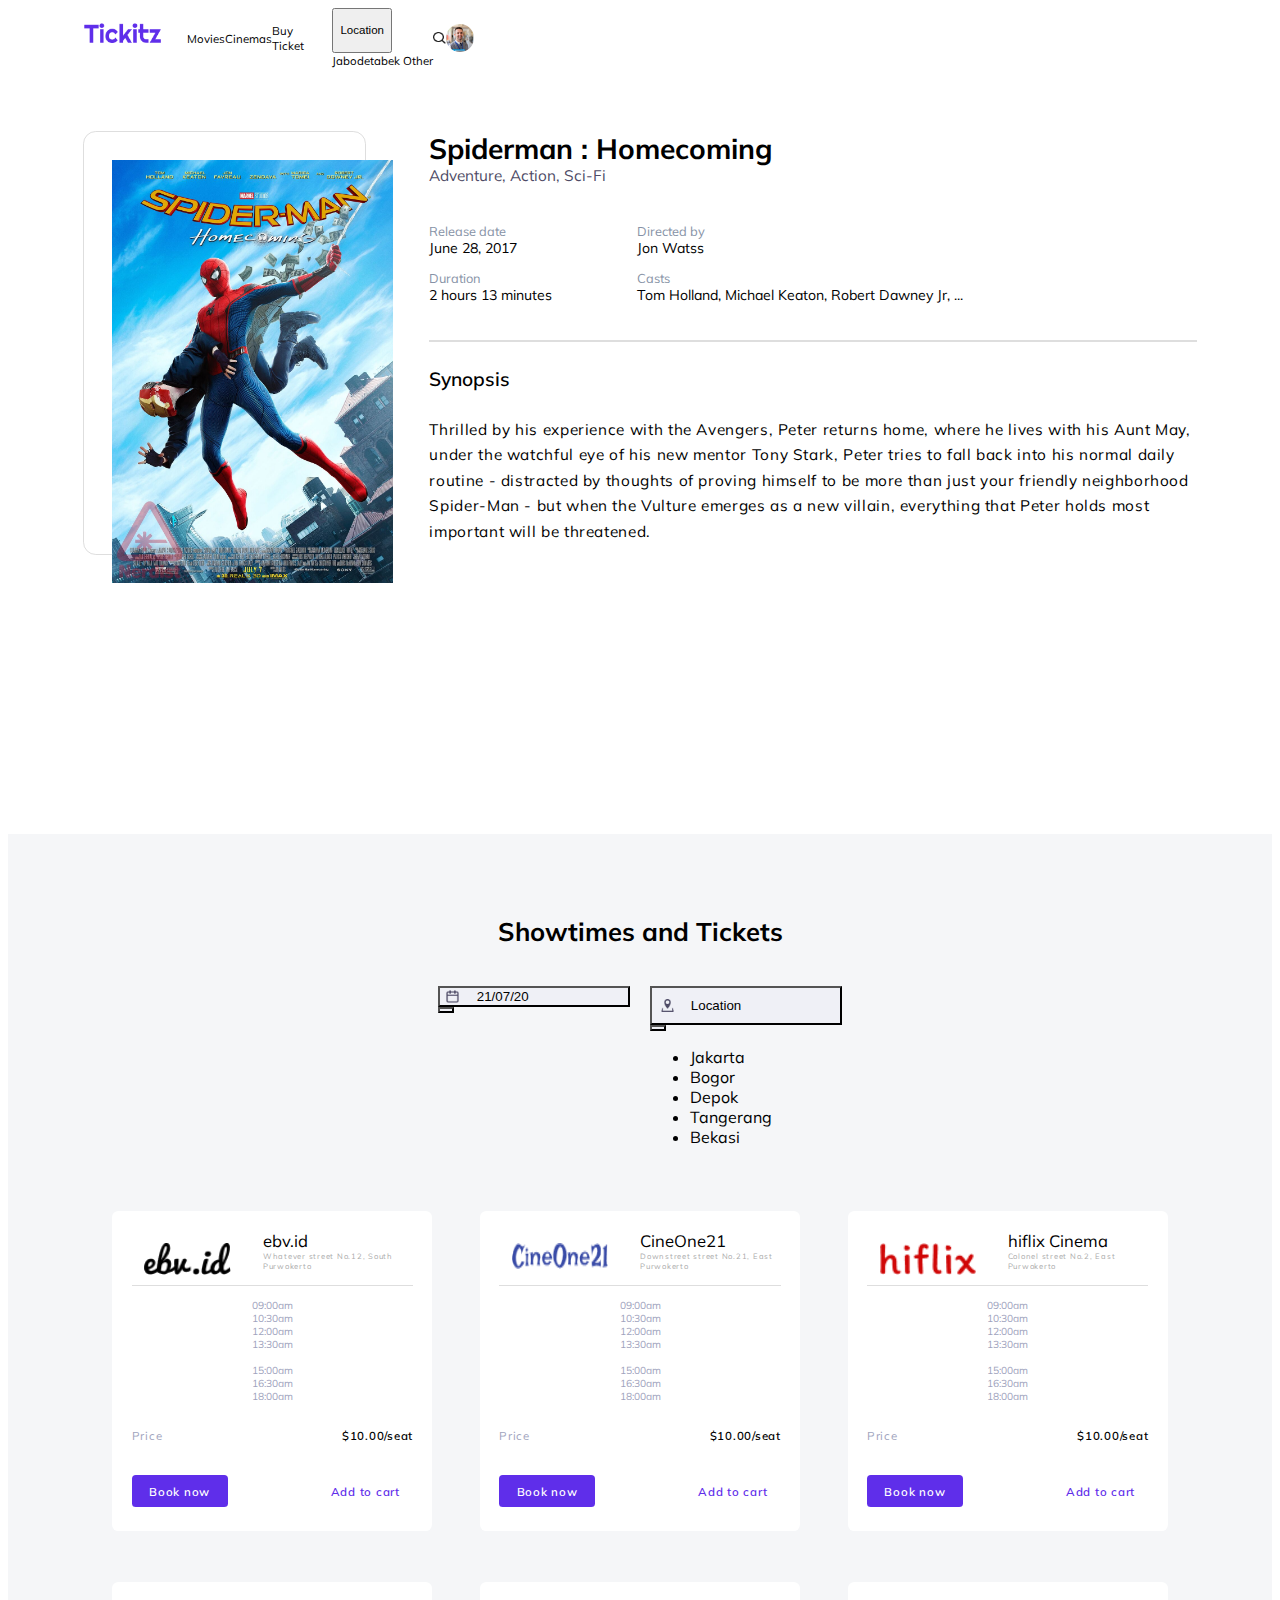
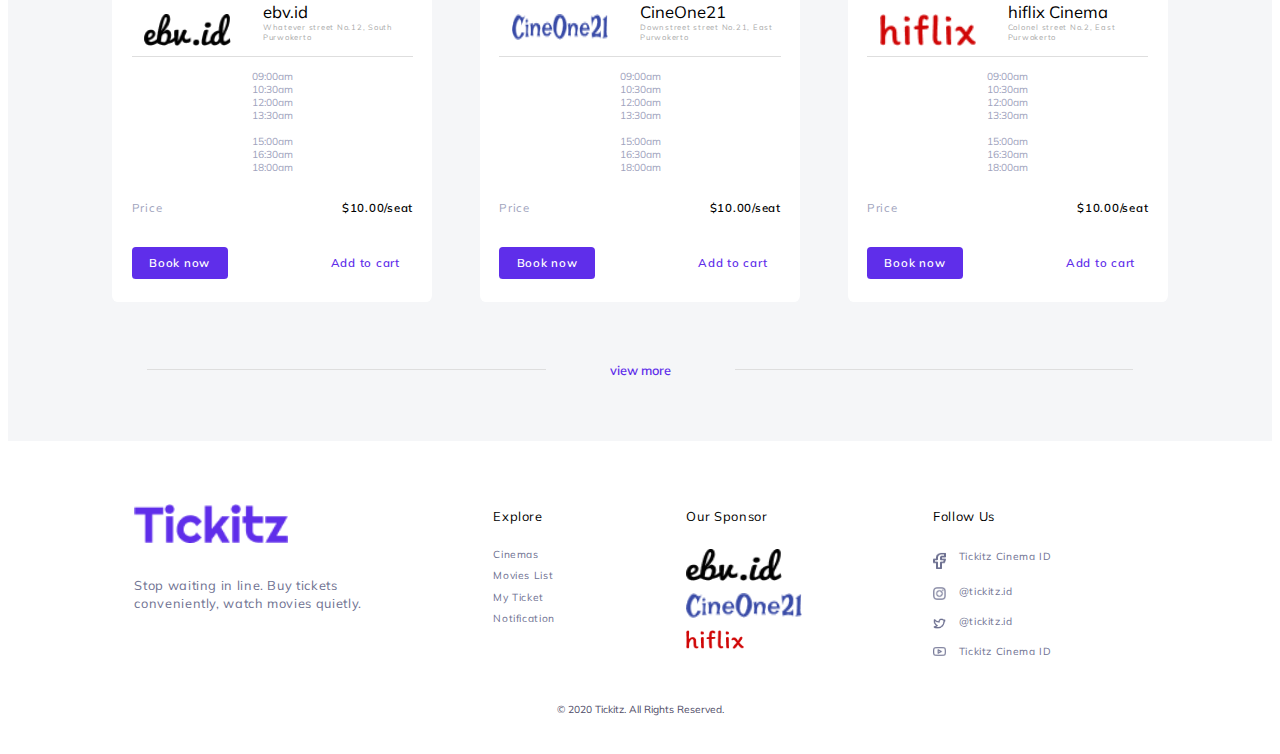
==== movie-details/index.html @ 87d35903 "Tickitz - Movie Details" ====
<html lang="en">
<head>
   <meta charset="UTF-8">
   <meta http-equiv="X-UA-Compatible" content="IE=edge">
   <meta name="viewport" content="width=device-width, initial-scale=1.0">
   <link rel="stylesheet" href="https://cdn.jsdelivr.net/npm/bootstrap@4.5.3/dist/css/bootstrap.min.css" integrity="sha384-TX8t27EcRE3e/ihU7zmQxVncDAy5uIKz4rEkgIXeMed4M0jlfIDPvg6uqKI2xXr2" crossorigin="anonymous">
   <link rel="stylesheet" href="movie details.css">
   <title>Tickitz - Movie Details</title>
</head>
<body>
   <!-- DESKTOP -->
   <div id="desktop">
      <div class="navHome">
         <div class="col-md-6" style="margin-left: 5%; padding: 1%;">
            <img src="files/tickitz.png" style="width: 6vw;">
            <div class="navGroup">
               <a class="navBtn" href="">Movies</a>
               <a class="navBtn" href="">Cinemas</a>
               <a class="navBtn" href="">Buy Ticket</a>
            </div>
         </div>
         <div class="col-md-3 offset-md-2">
            <div class="navGroup" style="width: 100%;">
               <div class="dropdown">
                  <button class="navBtn navLocBtn btn dropdown-toggle" type="button" id="dropdownMenuButton" data-toggle="dropdown" aria-haspopup="true" aria-expanded="false" style="font-size: 0.9vw; height: 3.5vw;">
                    Location
                  </button>
                  <div class="dropdown-menu" aria-labelledby="dropdownMenuButton">
                    <a class="dropdown-item" href="#">Jabodetabek</a>
                    <a class="dropdown-item" href="#">Other</a>
                  </div>
               </div>
               <img src="files/search_logo.png" style="height: 1vw; width: 1vw; filter: brightness(50%)">
               <img src="files/profile.png" style="width: 2.2vw">
            </div>
         </div>
      </div>
      <header>
         <div class="movieBorder">
            <img src="files/spiderman.png" style="height: 100%; padding: 10%; width: 100%;">
         </div>
         <div class="movieDetails">
            <div class="movieInfo">
               <div class="title">
                  <p class="movieTitle">Spiderman : Homecoming</p>
                  <p class="movieGenre">Adventure, Action, Sci-Fi</p>
               </div>
               <div class="moreInfo">
                  <div class="rowOne">
                     <div class="releaseDate">
                        <p class="fontBase">Release date</p>
                        <p>June 28, 2017</p>
                     </div>
                     <div class="duration">
                        <p class="fontBase">Duration</p>
                        <p>2 hours 13 minutes</p>   
                     </div>
                  </div>
                  <div class="rowTwo">
                     <div class="directedBy">
                        <p class="fontBase">Directed by</p>
                        <p>Jon Watss</p>
                     </div>
                     <div class="casts">
                        <p class="fontBase">Casts</p>
                        <p>Tom Holland, Michael Keaton, Robert Dawney Jr, ...</p>
                     </div>
                  </div>
               </div>
            </div>
            <div class="lineBreaks"></div>
            <div class="movieSynopsis">
               <p class="synopsis">Synopsis</p>
               <p class="synopsisText">Thrilled by his experience with the Avengers, Peter returns home, where he lives with his Aunt May, under the watchful eye of his new mentor Tony Stark, Peter tries to fall back into his normal daily routine - distracted by thoughts of proving himself to be more than just your friendly neighborhood Spider-Man - but when the Vulture emerges as a new villain, everything that Peter holds most important will be threatened. </p>
            </div>
         </div>
      </header>
      <main>
         <div class="showtimesAndTickets container-fluid">
            <h1 style="font-size: 2vw; font-weight: 700;">Showtimes and Tickets</h1>
            <div class="twoButtons">
               <div class="hoverThis btn-group">
                  <button type="button" class="btnLocation btn" style="background: #EFF0F6; width: 15vw;"><img src="files/calendar.png" style="height: 1vw; margin-right: 10%; width: 1vw;">21/07/20</button>
                  <button type="button" class="btn dropdown-toggle" data-toggle="dropdown" aria-haspopup="true" aria-expanded="false" style="background: #EFF0F6;">
                  <span class="sr-only"></span>
                  </button>
               </div>
               <div class="btn-group" style="margin-left: 5%;">
                  <button type="button" class="hoverThis btnLocation locationDropdown btn" style="background: #EFF0F6; padding: 5%; width: 15vw;"><img src="files/location.png" style="height: 1vw; margin-right: 10%; width: 1vw;">Location</button>
                  <button type="button" class="btn dropdown-toggle dropdown-toggle-split" data-toggle="dropdown" aria-haspopup="true" aria-expanded="false" style="background: #EFF0F6;">
                  <span class="sr-only"></span>
                  </button>
                  <ul class="locationSelect dropdown-menu" value="menu">
                     <li class="dropdown-item" onclick="dropdown(this.innerHTML);">Jakarta</li>
                     <li class="dropdown-item" onclick="dropdown(this.innerHTML);">Bogor</li>
                     <li class="dropdown-item" onclick="dropdown(this.innerHTML);">Depok</li>
                     <li class="dropdown-item" onclick="dropdown(this.innerHTML);">Tangerang</li>
                     <li class="dropdown-item" onclick="dropdown(this.innerHTML);">Bekasi</li>
                  </ul>
               </div>
            </div>
            <div style="display: flex; flex-direction: row; justify-content: space-evenly; width: 100%;">
               <div style="background: white; border-radius: 0.5vw; display: flex; flex-direction: column; height: 22vw; margin: 2vw 0.5vw; padding: 1.5vw; text-align: center; width: 22vw;">
                  <div style="display: flex; flex-direction: row; justify-content: center;">
                     <img src="files/footer/ebu.png" style="height: 2.5vw; margin: 1vw 2.5vw 0 1vw; width: 7.5vw;">
                     <div style="align-items: center; display: flex; flex-direction: column; justify-content: center;">
                        <p style="color: black; font-family:'Mulish'; font-size: 1.3vw; text-align: justify; width: 100%;">ebv.id</p>
                        <p style="color: #AAAAAA; font-family: 'Mulish'; font-size: 0.6vw; letter-spacing: 0.75px; margin-bottom: 1.1vw; text-align: left; width: 100%;">Whatever street No.12, South Purwokerto</p>
                     </div>
                  </div>
                  <div style="border-top: 0.5px solid #DEDEDE; width: 100%;"></div>
                  <div class="row" style="margin: auto; margin-top: 1vw; width: 100%;">
                     <div class="col-3"><a class="bookTime" href="https://www.instagram.com/alegoplex.es/" target="_blank">09:00am</a></div>
                     <div class="col-3"><a class="bookTime" href="https://www.instagram.com/alegoplex.es/" target="_blank">10:30am</a></div>
                     <div class="col-3"><a class="bookTime" href="https://www.instagram.com/alegoplex.es/" target="_blank">12:00am</a></div>
                     <div class="col-3"><a class="bookTime" href="https://www.instagram.com/alegoplex.es/" target="_blank">13:30am</a></div>
                  </div>
                  <div class="row" style="margin: auto; margin-top: 1vw; width: 100%;">
                     <div class="col-3"><a class="bookTime" href="https://www.instagram.com/alegoplex.es/" target="_blank">15:00am</a></div>
                     <div class="col-3"><a class="bookTime" href="https://www.instagram.com/alegoplex.es/" target="_blank">16:30am</a></div>
                     <div class="col-3"><a class="bookTime" href="https://www.instagram.com/alegoplex.es/" target="_blank">18:00am</a></div>
                  </div>
                  <div class="row" style="margin: 2vw 0; width: 100%;">
                     <div class="col-6"><p class="bookTime" style="float: left; font-size: 0.9vw; letter-spacing: 0.75px;">Price</p></div>
                     <div class="col-6"><p class="bookTime" style="color: black; float: right; font-size: 0.9vw; font-weight: 600; letter-spacing: 0.75px;">$10.00/seat</p></div>
                  </div>
                  <div style="display: flex; flex-direction: row; justify-content: space-between; margin: 0.5vw 0; width: 100%;">
                     <a class="bookNowBtn" href="https://www.instagram.com/alegoplex.es/" target="_blank">Book now</a>
                     <a class="addToCart" href="">Add to cart</a>
                  </div>
               </div>
               <div style="background: white; border-radius: 0.5vw; display: flex; flex-direction: column; height: 22vw; margin: 2vw 0.5vw; padding: 1.5vw; text-align: center; width: 22vw;">
                  <div style="display: flex; flex-direction: row; justify-content: center;">
                     <img src="files/footer/cineone.png" style="height: 2vw; margin: 1vw 2.5vw 0 1vw; width: 7.5vw;">
                     <div style="align-items: center; display: flex; flex-direction: column; justify-content: center;">
                        <p style="color: black; font-family:'Mulish'; font-size: 1.3vw; text-align: justify; width: 100%;">CineOne21</p>
                        <p style="color: #AAAAAA; font-family: 'Mulish'; font-size: 0.6vw; letter-spacing: 0.75px; margin-bottom: 1.1vw; text-align: left; width: 100%;">Downstreet street No.21, East Purwokerto</p>
                     </div>
                  </div>
                  <div style="border-top: 0.5px solid #DEDEDE; width: 100%;"></div>
                  <div class="row" style="margin: auto; margin-top: 1vw; width: 100%;">
                     <div class="col-3"><a class="bookTime" href="https://www.instagram.com/alegoplex.es/" target="_blank">09:00am</a></div>
                     <div class="col-3"><a class="bookTime" href="https://www.instagram.com/alegoplex.es/" target="_blank">10:30am</a></div>
                     <div class="col-3"><a class="bookTime" href="https://www.instagram.com/alegoplex.es/" target="_blank">12:00am</a></div>
                     <div class="col-3"><a class="bookTime" href="https://www.instagram.com/alegoplex.es/" target="_blank">13:30am</a></div>
                  </div>
                  <div class="row" style="margin: auto; margin-top: 1vw; width: 100%;">
                     <div class="col-3"><a class="bookTime" href="https://www.instagram.com/alegoplex.es/" target="_blank">15:00am</a></div>
                     <div class="col-3"><a class="bookTime" href="https://www.instagram.com/alegoplex.es/" target="_blank">16:30am</a></div>
                     <div class="col-3"><a class="bookTime" href="https://www.instagram.com/alegoplex.es/" target="_blank">18:00am</a></div>
                  </div>
                  <div class="row" style="margin: 2vw 0; width: 100%;">
                     <div class="col-6"><p class="bookTime" style="float: left; font-size: 0.9vw; letter-spacing: 0.75px;">Price</p></div>
                     <div class="col-6"><p class="bookTime" style="color: black; float: right; font-size: 0.9vw; font-weight: 600; letter-spacing: 0.75px;">$10.00/seat</p></div>
                  </div>
                  <div style="display: flex; flex-direction: row; justify-content: space-between; margin: 0.5vw 0; width: 100%;">
                     <a class="bookNowBtn" href="https://www.instagram.com/alegoplex.es/" target="_blank">Book now</a>
                     <a class="addToCart" href="">Add to cart</a>
                  </div>
               </div>
               <div style="background: white; border-radius: 0.5vw; display: flex; flex-direction: column; height: 22vw; margin: 2vw 0.5vw; padding: 1.5vw; text-align: center; width: 22vw;">
                  <div style="display: flex; flex-direction: row; justify-content: center;">
                     <img src="files/footer/hiflix.png" style="height: 2.5vw; margin: 1vw 2.5vw 0 1vw; width: 7.5vw;">
                     <div style="align-items: center; display: flex; flex-direction: column; justify-content: center;">
                        <p style="color: black; font-family:'Mulish'; font-size: 1.3vw; text-align: justify; width: 100%;">hiflix Cinema</p>
                        <p style="color: #AAAAAA; font-family: 'Mulish'; font-size: 0.6vw; letter-spacing: 0.75px; margin-bottom: 1.1vw; text-align: left; width: 100%;">Colonel street No.2, East Purwokerto</p>
                     </div>
                  </div>
                  <div style="border-top: 0.5px solid #DEDEDE; width: 100%;"></div>
                  <div class="row" style="margin: auto; margin-top: 1vw; width: 100%;">
                     <div class="col-3"><a class="bookTime" href="https://www.instagram.com/alegoplex.es/" target="_blank">09:00am</a></div>
                     <div class="col-3"><a class="bookTime" href="https://www.instagram.com/alegoplex.es/" target="_blank">10:30am</a></div>
                     <div class="col-3"><a class="bookTime" href="https://www.instagram.com/alegoplex.es/" target="_blank">12:00am</a></div>
                     <div class="col-3"><a class="bookTime" href="https://www.instagram.com/alegoplex.es/" target="_blank">13:30am</a></div>
                  </div>
                  <div class="row" style="margin: auto; margin-top: 1vw; width: 100%;">
                     <div class="col-3"><a class="bookTime" href="https://www.instagram.com/alegoplex.es/" target="_blank">15:00am</a></div>
                     <div class="col-3"><a class="bookTime" href="https://www.instagram.com/alegoplex.es/" target="_blank">16:30am</a></div>
                     <div class="col-3"><a class="bookTime" href="https://www.instagram.com/alegoplex.es/" target="_blank">18:00am</a></div>
                  </div>
                  <div class="row" style="margin: 2vw 0; width: 100%;">
                     <div class="col-6"><p class="bookTime" style="float: left; font-size: 0.9vw; letter-spacing: 0.75px;">Price</p></div>
                     <div class="col-6"><p class="bookTime" style="color: black; float: right; font-size: 0.9vw; font-weight: 600; letter-spacing: 0.75px;">$10.00/seat</p></div>
                  </div>
                  <div style="display: flex; flex-direction: row; justify-content: space-between; margin: 0.5vw 0; width: 100%;">
                     <a class="bookNowBtn" href="https://www.instagram.com/alegoplex.es/" target="_blank">Book now</a>
                     <a class="addToCart" href="">Add to cart</a>
                  </div>
               </div>
            </div>
            <div style="display: flex; flex-direction: row; justify-content: space-evenly; width: 100%;">
               <div style="background: white; border-radius: 0.5vw; display: flex; flex-direction: column; height: 22vw; margin: 2vw 0.5vw; padding: 1.5vw; text-align: center; width: 22vw;">
                  <div style="display: flex; flex-direction: row; justify-content: center;">
                     <img src="files/footer/ebu.png" style="height: 2.5vw; margin: 1vw 2.5vw 0 1vw; width: 7.5vw;">
                     <div style="align-items: center; display: flex; flex-direction: column; justify-content: center;">
                        <p style="color: black; font-family:'Mulish'; font-size: 1.3vw; text-align: justify; width: 100%;">ebv.id</p>
                        <p style="color: #AAAAAA; font-family: 'Mulish'; font-size: 0.6vw; letter-spacing: 0.75px; margin-bottom: 1.1vw; text-align: left; width: 100%;">Whatever street No.12, South Purwokerto</p>
                     </div>
                  </div>
                  <div style="border-top: 0.5px solid #DEDEDE; width: 100%;"></div>
                  <div class="row" style="margin: auto; margin-top: 1vw; width: 100%;">
                     <div class="col-3"><a class="bookTime" href="https://www.instagram.com/alegoplex.es/" target="_blank">09:00am</a></div>
                     <div class="col-3"><a class="bookTime" href="https://www.instagram.com/alegoplex.es/" target="_blank">10:30am</a></div>
                     <div class="col-3"><a class="bookTime" href="https://www.instagram.com/alegoplex.es/" target="_blank">12:00am</a></div>
                     <div class="col-3"><a class="bookTime" href="https://www.instagram.com/alegoplex.es/" target="_blank">13:30am</a></div>
                  </div>
                  <div class="row" style="margin: auto; margin-top: 1vw; width: 100%;">
                     <div class="col-3"><a class="bookTime" href="https://www.instagram.com/alegoplex.es/" target="_blank">15:00am</a></div>
                     <div class="col-3"><a class="bookTime" href="https://www.instagram.com/alegoplex.es/" target="_blank">16:30am</a></div>
                     <div class="col-3"><a class="bookTime" href="https://www.instagram.com/alegoplex.es/" target="_blank">18:00am</a></div>
                  </div>
                  <div class="row" style="margin: 2vw 0; width: 100%;">
                     <div class="col-6"><p class="bookTime" style="float: left; font-size: 0.9vw; letter-spacing: 0.75px;">Price</p></div>
                     <div class="col-6"><p class="bookTime" style="color: black; float: right; font-size: 0.9vw; font-weight: 600; letter-spacing: 0.75px;">$10.00/seat</p></div>
                  </div>
                  <div style="display: flex; flex-direction: row; justify-content: space-between; margin: 0.5vw 0; width: 100%;">
                     <a class="bookNowBtn" href="https://www.instagram.com/alegoplex.es/" target="_blank">Book now</a>
                     <a class="addToCart" href="">Add to cart</a>
                  </div>
               </div>
               <div style="background: white; border-radius: 0.5vw; display: flex; flex-direction: column; height: 22vw; margin: 2vw 0.5vw; padding: 1.5vw; text-align: center; width: 22vw;">
                  <div style="display: flex; flex-direction: row; justify-content: center;">
                     <img src="files/footer/cineone.png" style="height: 2vw; margin: 1vw 2.5vw 0 1vw; width: 7.5vw;">
                     <div style="align-items: center; display: flex; flex-direction: column; justify-content: center;">
                        <p style="color: black; font-family:'Mulish'; font-size: 1.3vw; text-align: justify; width: 100%;">CineOne21</p>
                        <p style="color: #AAAAAA; font-family: 'Mulish'; font-size: 0.6vw; letter-spacing: 0.75px; margin-bottom: 1.1vw; text-align: left; width: 100%;">Downstreet street No.21, East Purwokerto</p>
                     </div>
                  </div>
                  <div style="border-top: 0.5px solid #DEDEDE; width: 100%;"></div>
                  <div class="row" style="margin: auto; margin-top: 1vw; width: 100%;">
                     <div class="col-3"><a class="bookTime" href="https://www.instagram.com/alegoplex.es/" target="_blank">09:00am</a></div>
                     <div class="col-3"><a class="bookTime" href="https://www.instagram.com/alegoplex.es/" target="_blank">10:30am</a></div>
                     <div class="col-3"><a class="bookTime" href="https://www.instagram.com/alegoplex.es/" target="_blank">12:00am</a></div>
                     <div class="col-3"><a class="bookTime" href="https://www.instagram.com/alegoplex.es/" target="_blank">13:30am</a></div>
                  </div>
                  <div class="row" style="margin: auto; margin-top: 1vw; width: 100%;">
                     <div class="col-3"><a class="bookTime" href="https://www.instagram.com/alegoplex.es/" target="_blank">15:00am</a></div>
                     <div class="col-3"><a class="bookTime" href="https://www.instagram.com/alegoplex.es/" target="_blank">16:30am</a></div>
                     <div class="col-3"><a class="bookTime" href="https://www.instagram.com/alegoplex.es/" target="_blank">18:00am</a></div>
                  </div>
                  <div class="row" style="margin: 2vw 0; width: 100%;">
                     <div class="col-6"><p class="bookTime" style="float: left; font-size: 0.9vw; letter-spacing: 0.75px;">Price</p></div>
                     <div class="col-6"><p class="bookTime" style="color: black; float: right; font-size: 0.9vw; font-weight: 600; letter-spacing: 0.75px;">$10.00/seat</p></div>
                  </div>
                  <div style="display: flex; flex-direction: row; justify-content: space-between; margin: 0.5vw 0; width: 100%;">
                     <a class="bookNowBtn" href="https://www.instagram.com/alegoplex.es/" target="_blank">Book now</a>
                     <a class="addToCart" href="">Add to cart</a>
                  </div>
               </div>
               <div style="background: white; border-radius: 0.5vw; display: flex; flex-direction: column; height: 22vw; margin: 2vw 0.5vw; padding: 1.5vw; text-align: center; width: 22vw;">
                  <div style="display: flex; flex-direction: row; justify-content: center;">
                     <img src="files/footer/hiflix.png" style="height: 2.5vw; margin: 1vw 2.5vw 0 1vw; width: 7.5vw;">
                     <div style="align-items: center; display: flex; flex-direction: column; justify-content: center;">
                        <p style="color: black; font-family:'Mulish'; font-size: 1.3vw; text-align: justify; width: 100%;">hiflix Cinema</p>
                        <p style="color: #AAAAAA; font-family: 'Mulish'; font-size: 0.6vw; letter-spacing: 0.75px; margin-bottom: 1.1vw; text-align: left; width: 100%;">Colonel street No.2, East Purwokerto</p>
                     </div>
                  </div>
                  <div style="border-top: 0.5px solid #DEDEDE; width: 100%;"></div>
                  <div class="row" style="margin: auto; margin-top: 1vw; width: 100%;">
                     <div class="col-3"><a class="bookTime" href="https://www.instagram.com/alegoplex.es/" target="_blank">09:00am</a></div>
                     <div class="col-3"><a class="bookTime" href="https://www.instagram.com/alegoplex.es/" target="_blank">10:30am</a></div>
                     <div class="col-3"><a class="bookTime" href="https://www.instagram.com/alegoplex.es/" target="_blank">12:00am</a></div>
                     <div class="col-3"><a class="bookTime" href="https://www.instagram.com/alegoplex.es/" target="_blank">13:30am</a></div>
                  </div>
                  <div class="row" style="margin: auto; margin-top: 1vw; width: 100%;">
                     <div class="col-3"><a class="bookTime" href="https://www.instagram.com/alegoplex.es/" target="_blank">15:00am</a></div>
                     <div class="col-3"><a class="bookTime" href="https://www.instagram.com/alegoplex.es/" target="_blank">16:30am</a></div>
                     <div class="col-3"><a class="bookTime" href="https://www.instagram.com/alegoplex.es/" target="_blank">18:00am</a></div>
                  </div>
                  <div class="row" style="margin: 2vw 0; width: 100%;">
                     <div class="col-6"><p class="bookTime" style="float: left; font-size: 0.9vw; letter-spacing: 0.75px;">Price</p></div>
                     <div class="col-6"><p class="bookTime" style="color: black; float: right; font-size: 0.9vw; font-weight: 600; letter-spacing: 0.75px;">$10.00/seat</p></div>
                  </div>
                  <div style="display: flex; flex-direction: row; justify-content: space-between; margin: 0.5vw 0; width: 100%;">
                     <a class="bookNowBtn" href="https://www.instagram.com/alegoplex.es/" target="_blank">Book now</a>
                     <a class="addToCart" href="">Add to cart</a>
                  </div>
               </div>
            </div>
            <div style="align-items: center; display: flex; flex-direction: row; justify-content: center; margin-top: 3%; width: 100%;">
               <div style="border-top: 0.5px solid #DEDEDE; height: 0; width: 35%;"></div>
               <a style="color: #5F2EEA; font-family:'Mulish'; font-size: 1vw; font-weight: 600; margin: 0 5vw;" href="">view more</a>
               <div style="border-top: 0.5px solid #DEDEDE; height: 0; width: 35%;"></div>
            </div>
         </div>
      </main>
      <footer style="height: auto; margin: auto; width: 80%;">
         <div style="display: flex; flex-direction: column;">
            <img src="files/tickitz.png" style="height: 3vw; margin-bottom: 15%; width: 12vw">
            <div style="margin-bottom: 1%;">Stop waiting in line. Buy tickets</div>
            <div>conveniently, watch movies quietly.</div>
         </div>
         <div class="footerTextDesktop">
            <p style="color: black; font-size: 1vw; margin-bottom: 1.5vw;">Explore</p>
            <p>Cinemas</p>
            <p>Movies List</p>
            <p>My Ticket</p>
            <p>Notification</p>
            <p></p>
         </div>
         <div class="footerTextDesktop">
            <p style="color: black; font-size: 1vw; margin-bottom: 1.5vw;">Our Sponsor</p>
            <img src="files/footer/ebu.png" style="height: 2.5vw; width: 7.5vw;">
            <img src="files/footer/cineone.png" style="height: 2vw; width: 9vw;">
            <img src="files/footer/hiflix.png" style="height: 1.5vw; width: 4.5vw;">
         </div>
         <div class="footerTextDesktop">
            <p style="color: black; font-size: 1vw; margin-bottom: 1.5vw;">Follow Us</p>
            <div class="followUsFlex">
               <img src="files/footer/facebook.png" style="height: 1.3vw; width: 1vw;">
               <p style="margin-left: 1vw;">Tickitz Cinema ID</p>
            </div>
            <div class="followUsFlex">
               <img src="files/footer/instagram.png" style="height: 1vw; width: 1vw;">
               <p style="margin-left: 1vw;">@tickitz.id</p>
            </div>
            <div class="followUsFlex">
               <img src="files/footer/twitter.png" style="height: 0.9vw; width: 1vw;">
               <p style="margin-left: 1vw;">@tickitz.id</p>
            </div>
            <div class="followUsFlex">
               <img src="files/footer/youtube.png" style="height: 0.7vw; width: 1vw;">
               <p style="margin-left: 1vw;">Tickitz Cinema ID</p>
            </div>
         </div>
      </footer>
      <div style="color: #4E4B66; font-family: 'Mulish'; font-size: 0.8vw; margin: 3%; text-align: center;">&#169; 2020 Tickitz. All Rights Reserved.</div>
   </div>

   <!-- MOBILE -->
   <div id="mobile" style="height: 3000px; overflow: visible;">
      <div class="navbarMobile">
         <div class="topNavMobile">
            <img src="files/tickitz.png" style="height: 5vw; width: 20vw;">
            <img class="btnShowNav" src="files/navMobile.png" style="height: 5vw; float: right; width: 5vw;" onclick="showNavMobile();">
         </div>
         <div id="insideNavMobile" style="display: none;">
               <div style="border-bottom: 0.1vw solid #DEDEDE;">
                  <div class="searchNavMobile">
                     <img src="files/search_logo.png" style="filter: brightness(50%); margin: 3%; width: 5vw;">
                     <input class="inputSearch" type="text" placeholder="Search ...">
                  </div>
               </div>
               <div class="navButton" onclick="showLocation()">
                  <a class="navShowLocation">Location<img src="files/arrow.png" style="margin-left: 3%; width: 3vw;"></a>
               </div>
            <div id="insideLocation" style="display: none;">
               <div style="display: flex; justify-content:space-evenly;">
                  <a class="navButton" href="" style="border-right: 0.1vw solid #DEDEDE; width: 50%;">Jabodetabek</a>
                  <a class="navButton" href="" style="width: 50%;">Other</a>
               </div>
            </div>
            <div style="display: flex; flex-direction: column;">
               <a class="navButton" href="">Movies</a>
               <a class="navButton" href="">Cinemas</a>
               <a class="navButton" href="">Buy Ticket</a>
            </div>
            <div class="allRightsReserved">&#169; 2020 Tickitz. All Rights Reserved.</div>
         </div>
      </div>
      <div class="header">
         <div class="movieBorder">
            <img src="files/spiderman.png" style="height: 100%; padding: 10%; width: 100%;">
         </div>
         <div class="movieDetails">
            <div class="movieInfo">
               <div class="title">
                  <p class="movieTitle">Spiderman : Homecoming</p>
                  <p class="movieGenre">Adventure, Action, Sci-Fi</p>
               </div>
               <div class="moreInfo">
                  <div class="rowOne">
                     <div class="releaseDate">
                        <p class="fontBase">Release date</p>
                        <p>June 28, 2017</p>
                     </div>
                     <div class="duration">
                        <p class="fontBase">Duration</p>
                        <p>2 hours 13 minutes</p>   
                     </div>
                  </div>
                  <div class="rowTwo">
                     <div class="directedBy">
                        <p class="fontBase">Directed by</p>
                        <p>Jon Watss</p>
                     </div>
                     <div class="casts">
                        <p class="fontBase">Casts</p>
                        <p>Tom Holland, <br>Robert Dawney Jr, etc</p>
                     </div>
                  </div>
               </div>
            </div>
            <div class="lineBreaks"></div>
            <div class="movieSynopsis">
               <p class="synopsis">Synopsis</p>
               <p class="synopsisText">Thrilled by his experience with the Avengers, Peter returns home, where he lives with his Aunt May, under the watchful eye of his new mentor Tony Stark, Peter tries to fall back into his normal daily routine - distracted by thoughts of proving himself to be more than just your friendly neighborhood Spider-Man - but when the Vulture emerges as a new villain, everything that Peter holds most important will be threatened. </p>
            </div>
         </div>
      </div>
      <div style="align-items: center; display: flex; flex-direction:column; background: #F5F6F8; height: 1130px; padding: 10%;">
         <p style="font-family: 'Mulish'; font-size: 18px; font-weight: 700; letter-spacing: 0.75px;">Showtimes and Tickets</p>
         <div class="btn-group" style="margin-top: 10%;">
            <button type="button" class="btnLocation calendarDropdownMobile btn" style="background: #EFF0F6; font-family:'Mulish'; padding: 5%; width: 222px;"><img src="files/calendar.png" style="float: left; height: 18px; margin-right: 10%; width: 18px;">Set a date</button>
            <button type="button" class="btn dropdown-toggle dropdown-toggle-split" data-toggle="dropdown" aria-haspopup="true" aria-expanded="false" style="background: #EFF0F6;">
            <span class="sr-only"></span>
            </button>
         </div>
         <div class="btn-group" style="margin-top: 3%;">
            <button type="button" class="btnLocation locationDropdownMobile btn" style="background: #EFF0F6; font-family:'Mulish'; padding: 5%; width: 222px;"><img src="files/location.png" style="float: left; height: 18px; margin-right: 10%; width: 18px;">Set a location</button>
            <button type="button" class="btn dropdown-toggle dropdown-toggle-split" data-toggle="dropdown" aria-haspopup="true" aria-expanded="false" style="background: #EFF0F6;">
            <span class="sr-only"></span>
            </button>
            <ul class="locationSelect dropdown-menu" value="menu">
               <li class="dropdown-item" onclick="dropdownMobile(this.innerHTML);">Jakarta</li>
               <li class="dropdown-item" onclick="dropdownMobile(this.innerHTML);">Bogor</li>
               <li class="dropdown-item" onclick="dropdownMobile(this.innerHTML);">Depok</li>
               <li class="dropdown-item" onclick="dropdownMobile(this.innerHTML);">Tangerang</li>
               <li class="dropdown-item" onclick="dropdownMobile(this.innerHTML);">Bekasi</li>
            </ul>
         </div>
         <div style="align-items: center; background: white; border-radius: 8px; display: flex; flex-direction: column; height: 353px; margin-top: 48px; padding: 25px; text-align: center; width: 100%;">
            <img src="files/footer/ebu.png" style="height: 28px; margin-bottom: 12px; width: 76px;">
            <p style="color: #AAAAAA; font-family: 'Mulish'; font-size: 13px; letter-spacing: 0.75px; margin-bottom: 23px;">Whatever street No.12, South Purwokerto</p>
            <div style="border-top: 0.5px solid #DEDEDE; width: 234px;"></div>
            <div style="display: flex; flex-direction: row; margin-top: 16px;">
               <a class="bookTime" href="https://www.instagram.com/alegoplex.es/" target="_blank">09:00am</a>
               <a class="bookTime" href="https://www.instagram.com/alegoplex.es/" target="_blank">10:30am</a>
               <a class="bookTime" href="https://www.instagram.com/alegoplex.es/" target="_blank">12:00am</a>
               <a class="bookTime" href="https://www.instagram.com/alegoplex.es/" target="_blank">13:30am</a>
            </div>
            <div style="display: flex; flex-direction: row; margin-top: 16px;">
               <a class="bookTime" href="https://www.instagram.com/alegoplex.es/" target="_blank">15:00am</a>
               <a class="bookTime" href="https://www.instagram.com/alegoplex.es/" target="_blank">16:30am</a>
               <a class="bookTime" href="https://www.instagram.com/alegoplex.es/" target="_blank">18:00am</a>
               <a class="bookTime" href="https://www.instagram.com/alegoplex.es/" target="_blank">20:00am</a>
            </div>
            <div style="display: flex; flex-direction: row; justify-content: space-between; margin: 24px 0; width: 235px;">
               <p class="bookTime" style="float: left; font-size: 14px; letter-spacing: 0.75px;">Price</p>
               <p class="bookTime" style="color: black; float: right; font-size: 14px; font-weight: 600; letter-spacing: 0.75px;">$10.00/seat</p>
            </div>
            <div style="display: flex; flex-direction: row; justify-content: space-between; margin: 24px 0; width: 235px;">
               <a class="bookNowBtn" href="https://www.instagram.com/alegoplex.es/" target="_blank">Book now</a>
               <a class="addToCart" href="">Add to cart</a>
            </div>
         </div>
         <div style="align-items: center; background: white; border-radius: 8px; display: flex; flex-direction: column; height: 353px; margin-top: 48px; padding: 25px; text-align: center; width: 100%;">
            <img src="files/footer/hiflix.png" style="height: 28px; margin-bottom: 12px; width: 76px;">
            <p style="color: #AAAAAA; font-family: 'Mulish'; font-size: 13px; letter-spacing: 0.75px; margin-bottom: 23px;">Whatever street No.10, East Bekasi</p>
            <div style="border-top: 0.5px solid #DEDEDE; width: 234px;"></div>
            <div style="display: flex; flex-direction: row; margin-top: 16px;">
               <a class="bookTime" href="https://www.instagram.com/alegoplex.es/" target="_blank">09:00am</a>
               <a class="bookTime" href="https://www.instagram.com/alegoplex.es/" target="_blank">10:30am</a>
               <a class="bookTime" href="https://www.instagram.com/alegoplex.es/" target="_blank">12:00am</a>
               <a class="bookTime" href="https://www.instagram.com/alegoplex.es/" target="_blank">13:30am</a>
            </div>
            <div style="display: flex; flex-direction: row; margin-top: 16px;">
               <a class="bookTime" href="https://www.instagram.com/alegoplex.es/" target="_blank">15:00am</a>
               <a class="bookTime" href="https://www.instagram.com/alegoplex.es/" target="_blank">16:30am</a>
               <a class="bookTime" href="https://www.instagram.com/alegoplex.es/" target="_blank">18:00am</a>
               <a class="bookTime" href="https://www.instagram.com/alegoplex.es/" target="_blank">20:00am</a>
            </div>
            <div style="display: flex; flex-direction: row; justify-content: space-between; margin: 24px 0; width: 235px;">
               <p class="bookTime" style="float: left; font-size: 14px; letter-spacing: 0.75px;">Price</p>
               <p class="bookTime" style="color: black; float: right; font-size: 14px; font-weight: 600; letter-spacing: 0.75px;">$10.00/seat</p>
            </div>
            <div style="display: flex; flex-direction: row; justify-content: space-between; margin: 24px 0; width: 235px;">
               <a class="bookNowBtn" href="https://www.instagram.com/alegoplex.es/" target="_blank">Book now</a>
               <a class="addToCart" href="">Add to cart</a>
            </div>
         </div>
         <div style="align-items: center; display: flex; flex-direction: row; justify-content: center; margin: 48px 0;">
            <div style="border-top: 0.5px solid #DEDEDE; height: 0; width: 90px;"></div>
            <a style="color: #5F2EEA; font-family:'Mulish'; font-size: 14px; font-weight: 600; margin: 0 18px;" href="">view more</a>
            <div style="border-top: 0.5px solid #DEDEDE; height: 0; width: 90px;"></div>
         </div>
      </div>
      <div class="footer">
         <img src="files/tickitz.png" style="height: 30px; margin: 5% 0; width: 120px;">
         <div class="footerText">
            <p>Stop waiting in line. Buy tickets
               <br>conveniently, watch movies quietly.
            </p>
            <p style="color: black; font-size: 16px; margin: 15% 0 5% 0;">Explore</p>
            <div class="footerRowText">
               <a href="" style="color: #6E7191;">Cinemas</a>
               <a href="" style="color: #6E7191;">Movies list</a>
               <a href="" style="color: #6E7191;">Notification</a>
            </div>
            <a href="" style="color: #6E7191;">My Ticket</a>
            <p style="color: black; font-size: 16px; margin: 20% 0 5% 0;">Our Sponsor</p>
            <div class="ourSponsor">
               <img src="files/footer/ebu.png">
               <img src="files/footer/cineone.png">
               <img src="files/footer/hiflix.png">
            </div>
            <p style="color: black; font-size: 16px; margin: 5% 0;">Follow Us</p>
            <div class="followUs">
               <img style="margin: 3% 5% 3% 0; width: 12px;" class="followUsLogo" src="files/footer/facebook.png">
               <img class="followUsLogo" src="files/footer/instagram.png">
               <img class="followUsLogo" src="files/footer/twitter.png">
               <img style="width: 22px;" class="followUsLogo" src="files/footer/youtube.png">
            </div>
            <p style="font-size: 12px; letter-spacing: 0.75px; margin: 25% 0;">&#169; 2020 Tickitz. All Rights Reserved.</p>
         </div>
      </div>
   </div>
   <script>
      function showNavMobile(){
         showState = document.getElementById("insideNavMobile")
         if(showState.style.display == "none") {showState.style.display = "block"}
         else {showState.style.display = "none"}
      }
      function showLocation(){
         showState = document.getElementById("insideLocation")
         if(showState.style.display == "none") {showState.style.display = "block"}
         else{showState.style.display = "none"}
      }
      function dropdown(val) {
         takeFromClassName = document.getElementsByClassName("locationDropdown");
         takeFromClassName[0].innerHTML = '<img src="files/location.png" style="height: 1vw; margin-right: 10%; width: 1vw;">' + val;
      }
      function dropdownMobile(val) {
         takeFromClassName = document.getElementsByClassName("locationDropdownMobile");
         takeFromClassName[0].innerHTML = '<img src="files/location.png" style="float: left; height: 18px; margin-right: 10%; width: 18px;">' + val;
      }
   </script>
   <script src="https://code.jquery.com/jquery-3.5.1.slim.min.js" integrity="sha384-DfXdz2htPH0lsSSs5nCTpuj/zy4C+OGpamoFVy38MVBnE+IbbVYUew+OrCXaRkfj" crossorigin="anonymous"></script>
   <script src="https://cdn.jsdelivr.net/npm/popper.js@1.16.1/dist/umd/popper.min.js" integrity="sha384-9/reFTGAW83EW2RDu2S0VKaIzap3H66lZH81PoYlFhbGU+6BZp6G7niu735Sk7lN" crossorigin="anonymous"></script>
   <script src="https://cdn.jsdelivr.net/npm/bootstrap@4.5.3/dist/js/bootstrap.min.js" integrity="sha384-w1Q4orYjBQndcko6MimVbzY0tgp4pWB4lZ7lr30WKz0vr/aWKhXdBNmNb5D92v7s" crossorigin="anonymous"></script>
</body>
</html>
---- movie-details/movie details.css ----
@import url("https://rsms.me/inter/inter.css");
@import url("https://fonts.googleapis.com/css?family=Mulish");
a:link {text-decoration: none;}
a {color: black;}
p {margin: 0; padding: 0;}
body {animation: showOpacity 1s;}
@keyframes showOpacity{from{opacity: 0;} to{opacity: 1;}}
#mobile{display: none;}
.navHome{
   align-items: center;
   background-color: white;
   display: flex;
   position: sticky;
   top: 0;
   z-index: 1;
}
.navGroup{
   align-items: center;
   display: inline-flex;
   font-family: "Mulish";
   font-size: 0.9vw;
   justify-content: space-evenly;
   margin-left: 10%;
   width: 50%;
}
.navBtn{color: black;}
.navLocBtn:focus {box-shadow: none;}
.signInBtn{
   background-color: #5F2EEA;
   border-radius: 5px;
   color: white;
   height: 2.2vw;
   padding: 2%;
   text-align: center;
   width: 6.6vw;
}
.signInBtn:hover {color:white; opacity: 0.5;}
header{
   display: flex;
   flex-direction: row;
   height: 50vw;
   justify-content: center;
   padding: 5% 0;
   width: 100%;
}
footer{
   color: #6E7191;
   display: flex;
   flex-direction: row;
   font-family: "Mulish";
   font-size: 1vw;
   letter-spacing: 0.05vw;
   padding: 5% 5% 0 5%;
}
.footerTextDesktop {display: flex; flex-direction: column; margin-left: 13%;}
.footerTextDesktop p {font-size: 0.8vw;margin: 0.33vw 0;}
.footerTextDesktop img {margin: 5% 0;}
.followUsFlex {display: flex; flex-direction: row; margin: 2% 0; width: 10vw;}

/* MOBILE - NAVBAR */
.navbarMobile{
   background-color: white;
   padding-top: 1%;
   position: sticky;
   top: 0;
   z-index: 1;
}
.topNavMobile {background-color: white; padding: 7%;}
.btnShowNav:hover {cursor: pointer; opacity: 0.5;}
.btmBorder {border-bottom: 0.1vw solid #DEDEDE;}
.searchNavMobile{
   border: 0.1vw solid #DEDEDE; 
   border-radius: 1vw; 
   padding: 1%; 
   margin: 5% 5% 10% 5%;}
.inputSearch{
   border: none; 
   color: #A0A3BD; 
   font-family: "Mulish";}
.inputSearch:focus {color: black; outline: none;}
.navButton{
   border-bottom: 0.1vw solid #DEDEDE;
   font-family:"Mulish";
   text-align: center; 
   padding: 5%;}
.navButton:hover {background-color: #DEDEDE; cursor: pointer;}
.allRightsReserved {padding: 15% 5% 10% 5%; text-align: center;}

/* MOBILE - HEADER */

/* MOBILE - FOOTER */
.footer{
   display: flex;
   flex-direction: column;
   height: 700px;
   padding: 15% 7% 7% 7%;
   width: 350px;
}
.footerText{
   color: #6E7191;
   font-family: "Mulish";
   font-size: 14px;
   margin: 5% 0;
}
.footerRowText{
   align-items: center;
   display: flex;
   flex-direction: row;
   justify-content: space-between;
   margin: 5% 0;
}
.ourSponsor{
   align-items: center;
   display: flex;
   flex-direction: row;
   justify-content: space-between;
   padding: 3% 0 11% 0;
}
.followUsLogo{
   height: 18px;
   margin: 3% 6%;
   width: 18px;
}

/* MOVIE DETAILS */

.movieBorder {background: white; border: 1px solid #DEDEDE; border-radius: 1vw;}
.movieDetails {display: flex; flex-direction: column; font-family: "Mulish";}
.moreInfo {display: flex; flex-direction: row;}
.rowOne, .rowTwo {display: flex; flex-direction: column;}
.showtimesAndTickets {background: #F5F6F8; font-family: "Mulish"}

/* MOBILE */
@media (max-width: 1000px){
   #mobile {display: block;}
   #desktop {display: none;}
   .header {background: #FCFDFE; padding: 10% 0;}
   .movieTitle {font-size: 20px; font-weight: 700;}
   .movieGenre {color: #4E4B66; font-size: 16px;}
   .movieBorder {height: 333px; margin: auto; padding: 3%; width: 222px;}
   .movieDetails {font-size: 16px;}
   .rowOne, .rowTwo {margin: 7% 10% 3% 0; width: 50%;}
   .duration, .casts {margin: 5vw 0;}
   .fontBase {color: #8692A6; font-size: 12px;}
   .lineBreaks {border: 0.5px solid #D6D8E7; margin: auto; width: 80%;}
   .movieSynopsis {padding: 5% 10%;}
   .synopsis {font-size: 16px; font-weight: 600; margin: 3.3% 0;}
   .synopsisText {font-size: 12px; line-height: 32px; letter-spacing: 0.75px;}
   .title {margin-top: 5%; text-align: center;}
   .moreInfo {padding-left: 10%;}
   .bookTime {color: #A0A3BD; font-family:"Mulish"; font-size: 12px; margin: 0 5.5px;}
   .bookTime:focus {color: black; outline: none;}
   .bookNowBtn, .addToCart {
      align-items: center; 
      border-radius: 4px; 
      display: flex; 
      font-family: "Mulish"; 
      font-size: 14px; 
      font-weight: 700;
      justify-content: center; 
      letter-spacing: 0.75px;}
   .bookNowBtn {background: #5F2EEA; color: white; height: 40px; width: 120px;}
   .bookNowBtn:focus {box-shadow: 0px 8px 24px rgba(95, 46, 234, 0.24);}
   .addtoCart {color: #5F2EEA; width: 100px;}
}

/* DESKTOP */
@media (min-width: 1001px){
   .movieTitle {font-size: 2.2vw; font-weight: 700;}
   .movieGenre {color: #4E4B66; font-size: 1.2vw;}
   .movieBorder {height: 33vw; margin: 0 5% 0 0; width: 22vw;}
   .movieDetails {height: 660px; width: 60vw; font-size: 1.1vw;}
   .rowOne, .rowTwo {margin: 5% 3% 3% 0;}
   .rowTwo {margin-left: 8%;}
   .duration, .casts {margin: 1vw 0;}
   .fontBase {color: #8692A6; font-size: 1vw;}
   .lineBreaks {border: 1px solid #DEDEDE;}
   .synopsis {font-size: 1.5vw; font-weight: 600; margin: 3.3% 0;}
   .synopsisText {font-size: 1.2vw; line-height: 2vw; letter-spacing: 0.05vw;}
   .showtimesAndTickets {
      align-items: center; 
      display: flex; 
      flex-direction: column;
      height: auto;
      padding: 5%;
   }
   .twoButtons {display: flex; flex-direction: row; justify-content: center; margin: 2% 0;}
   .locationSelect li:hover {cursor: pointer; opacity: 0.5;}
   .btnLocation {align-items: center; display: flex; flex-direction: row;}
   .bookTime {color: #A0A3BD; font-family:"Mulish"; font-size: 0.8vw; justify-content: space-between;}
   .bookTime:focus {color: black; outline: none;}
   .bookNowBtn, .addToCart {align-items: center; border-radius: 0.3vw; display: flex; font-weight: 600; justify-content: center; letter-spacing: 0.75px;}
   .bookNowBtn {background: #5F2EEA; color: white; font-size: 0.9vw; height: 2.5vw; width: 7.5vw;}
   .bookNowBtn:focus {box-shadow: 0px 0.5vw 1.5vw rgba(95, 46, 234, 0.24); outline: none;}
   .bookNowBtn:hover {color: white;}
   .bookNowBtn:hover, .addToCart:hover, .hoverThis:hover {opacity: 0.5;}
   .addToCart {color: #5F2EEA; font-size: 0.9vw; width: 7.5vw;}
}
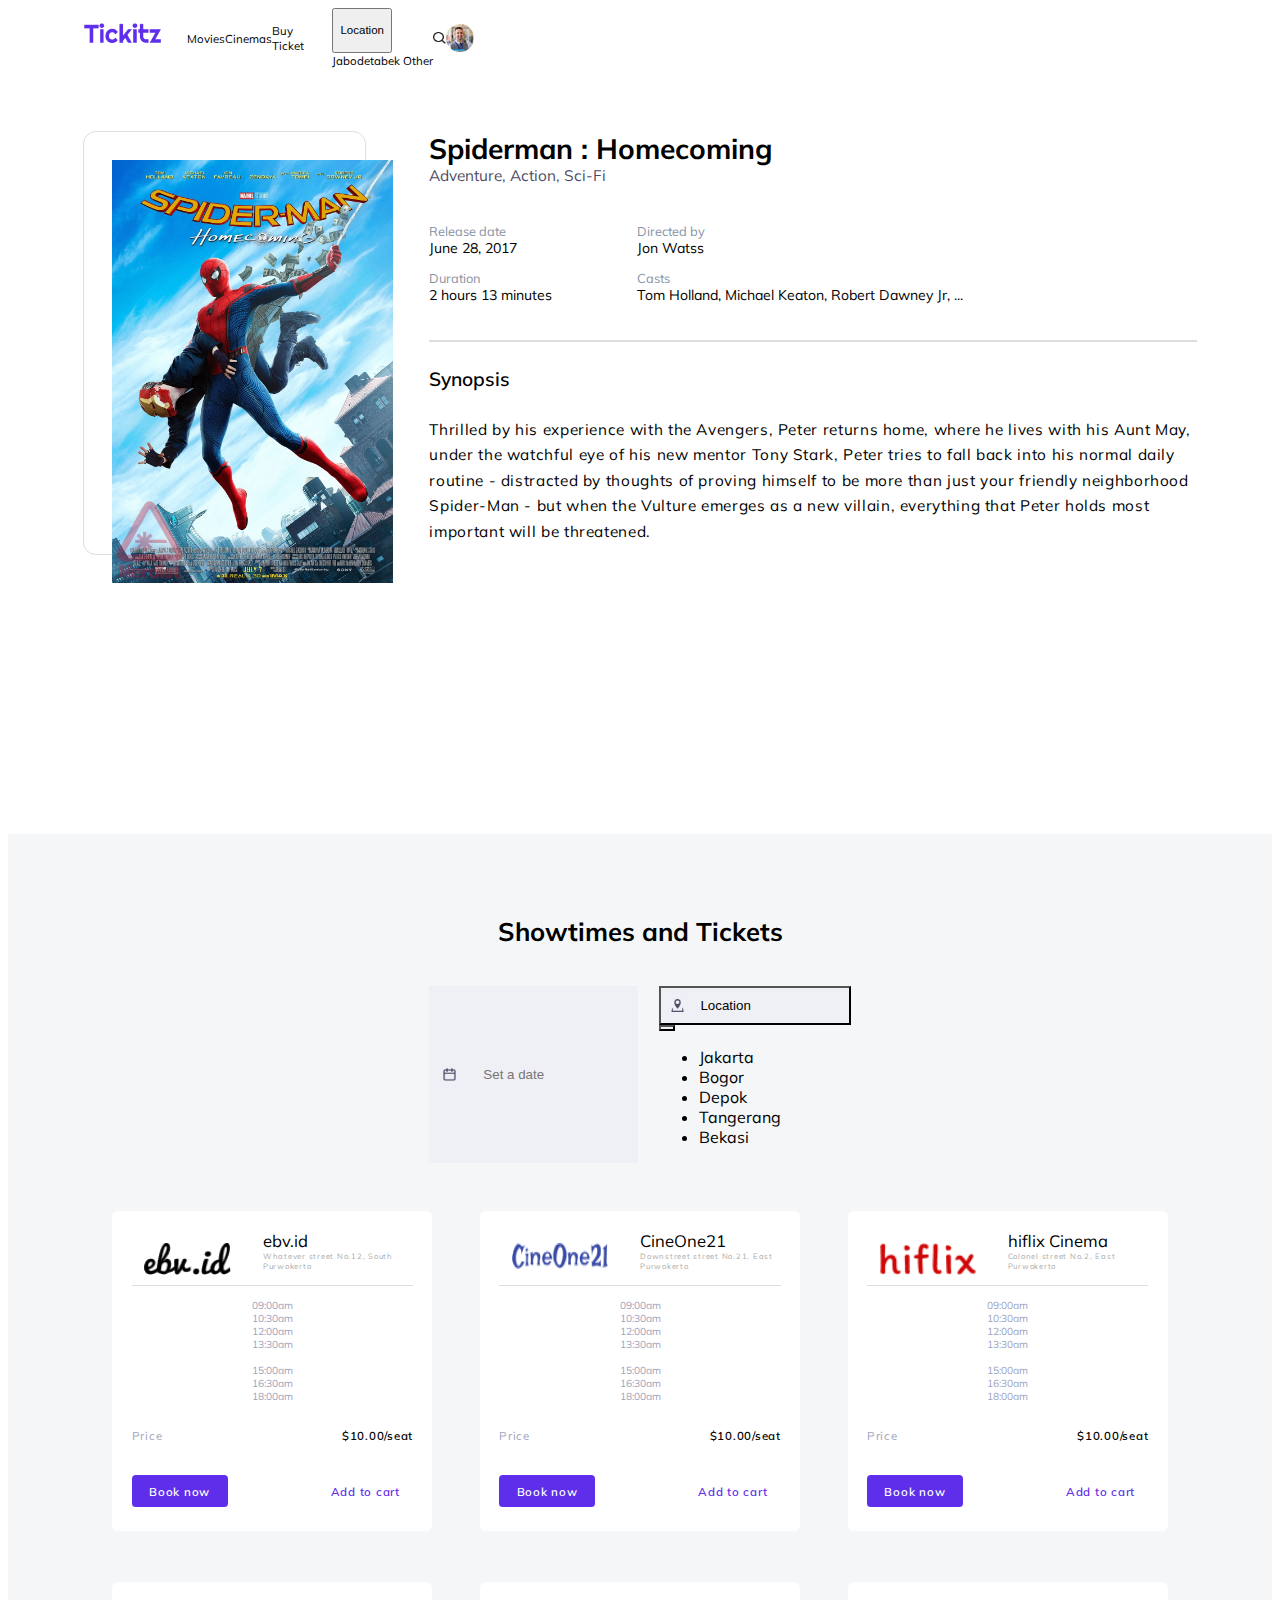
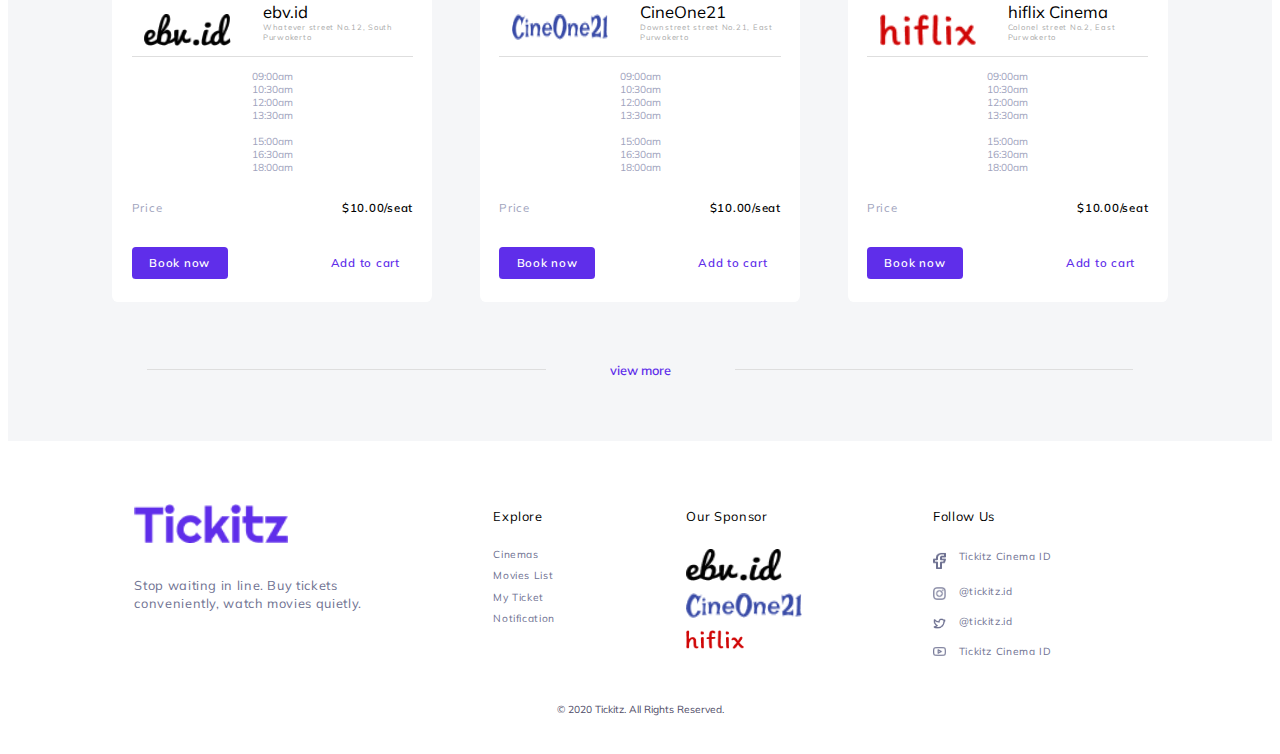
==== commit 21ad9162: "Tickitz - Movie Details" ====
--- a/movie-details/index.html
+++ b/movie-details/index.html
@@ -79,11 +79,8 @@
          <div class="showtimesAndTickets container-fluid">
             <h1 style="font-size: 2vw; font-weight: 700;">Showtimes and Tickets</h1>
             <div class="twoButtons">
-               <div class="hoverThis btn-group">
-                  <button type="button" class="btnLocation btn" style="background: #EFF0F6; width: 15vw;"><img src="files/calendar.png" style="height: 1vw; margin-right: 10%; width: 1vw;">21/07/20</button>
-                  <button type="button" class="btn dropdown-toggle" data-toggle="dropdown" aria-haspopup="true" aria-expanded="false" style="background: #EFF0F6;">
-                  <span class="sr-only"></span>
-                  </button>
+               <div class="hoverThis calendarBtn btn-group">
+                  <img src="files/calendar.png" style="height: 1vw; margin: 0 12% 0 7%; width: 1vw;"><input class="calendarInput" type="text" placeholder="Set a date" onfocus="(this.type='date')">
                </div>
                <div class="btn-group" style="margin-left: 5%;">
                   <button type="button" class="hoverThis btnLocation locationDropdown btn" style="background: #EFF0F6; padding: 5%; width: 15vw;"><img src="files/location.png" style="height: 1vw; margin-right: 10%; width: 1vw;">Location</button>
@@ -401,10 +398,9 @@
       <div style="align-items: center; display: flex; flex-direction:column; background: #F5F6F8; height: 1130px; padding: 10%;">
          <p style="font-family: 'Mulish'; font-size: 18px; font-weight: 700; letter-spacing: 0.75px;">Showtimes and Tickets</p>
          <div class="btn-group" style="margin-top: 10%;">
-            <button type="button" class="btnLocation calendarDropdownMobile btn" style="background: #EFF0F6; font-family:'Mulish'; padding: 5%; width: 222px;"><img src="files/calendar.png" style="float: left; height: 18px; margin-right: 10%; width: 18px;">Set a date</button>
-            <button type="button" class="btn dropdown-toggle dropdown-toggle-split" data-toggle="dropdown" aria-haspopup="true" aria-expanded="false" style="background: #EFF0F6;">
-            <span class="sr-only"></span>
-            </button>
+            <div class="hoverThis calendarBtn btn-group">
+                  <img src="files/calendar.png" style="height: 18px; margin-right: 48px; width: 18px;"><input class="calendarInput" type="text" placeholder="Set a date" onfocus="(this.type='date')" style="width: 100%;">
+               </div>
          </div>
          <div class="btn-group" style="margin-top: 3%;">
             <button type="button" class="btnLocation locationDropdownMobile btn" style="background: #EFF0F6; font-family:'Mulish'; padding: 5%; width: 222px;"><img src="files/location.png" style="float: left; height: 18px; margin-right: 10%; width: 18px;">Set a location</button>
--- a/movie-details/movie details.css
+++ b/movie-details/movie details.css
@@ -129,6 +129,9 @@
 .moreInfo {display: flex; flex-direction: row;}
 .rowOne, .rowTwo {display: flex; flex-direction: column;}
 .showtimesAndTickets {background: #F5F6F8; font-family: "Mulish"}
+.calendarBtn {align-items: center; background: #EFF0F6; display: flex; flex-direction: row;}
+.calendarInput {background: transparent; border: none;}
+.calendarInput:focus {outline: none;}
 
 /* MOBILE */
 @media (max-width: 1000px){
@@ -146,6 +149,7 @@
    .movieSynopsis {padding: 5% 10%;}
    .synopsis {font-size: 16px; font-weight: 600; margin: 3.3% 0;}
    .synopsisText {font-size: 12px; line-height: 32px; letter-spacing: 0.75px;}
+   .calendarBtn {padding: 5% 2% 5% 5%; width: 248px;}
    .title {margin-top: 5%; text-align: center;}
    .moreInfo {padding-left: 10%;}
    .bookTime {color: #A0A3BD; font-family:"Mulish"; font-size: 12px; margin: 0 5.5px;}
@@ -185,6 +189,8 @@
       padding: 5%;
    }
    .twoButtons {display: flex; flex-direction: row; justify-content: center; margin: 2% 0;}
+   .calendarBtn {width: 18vw;}
+   .calendarInput {width: 11.5vw;}
    .locationSelect li:hover {cursor: pointer; opacity: 0.5;}
    .btnLocation {align-items: center; display: flex; flex-direction: row;}
    .bookTime {color: #A0A3BD; font-family:"Mulish"; font-size: 0.8vw; justify-content: space-between;}
